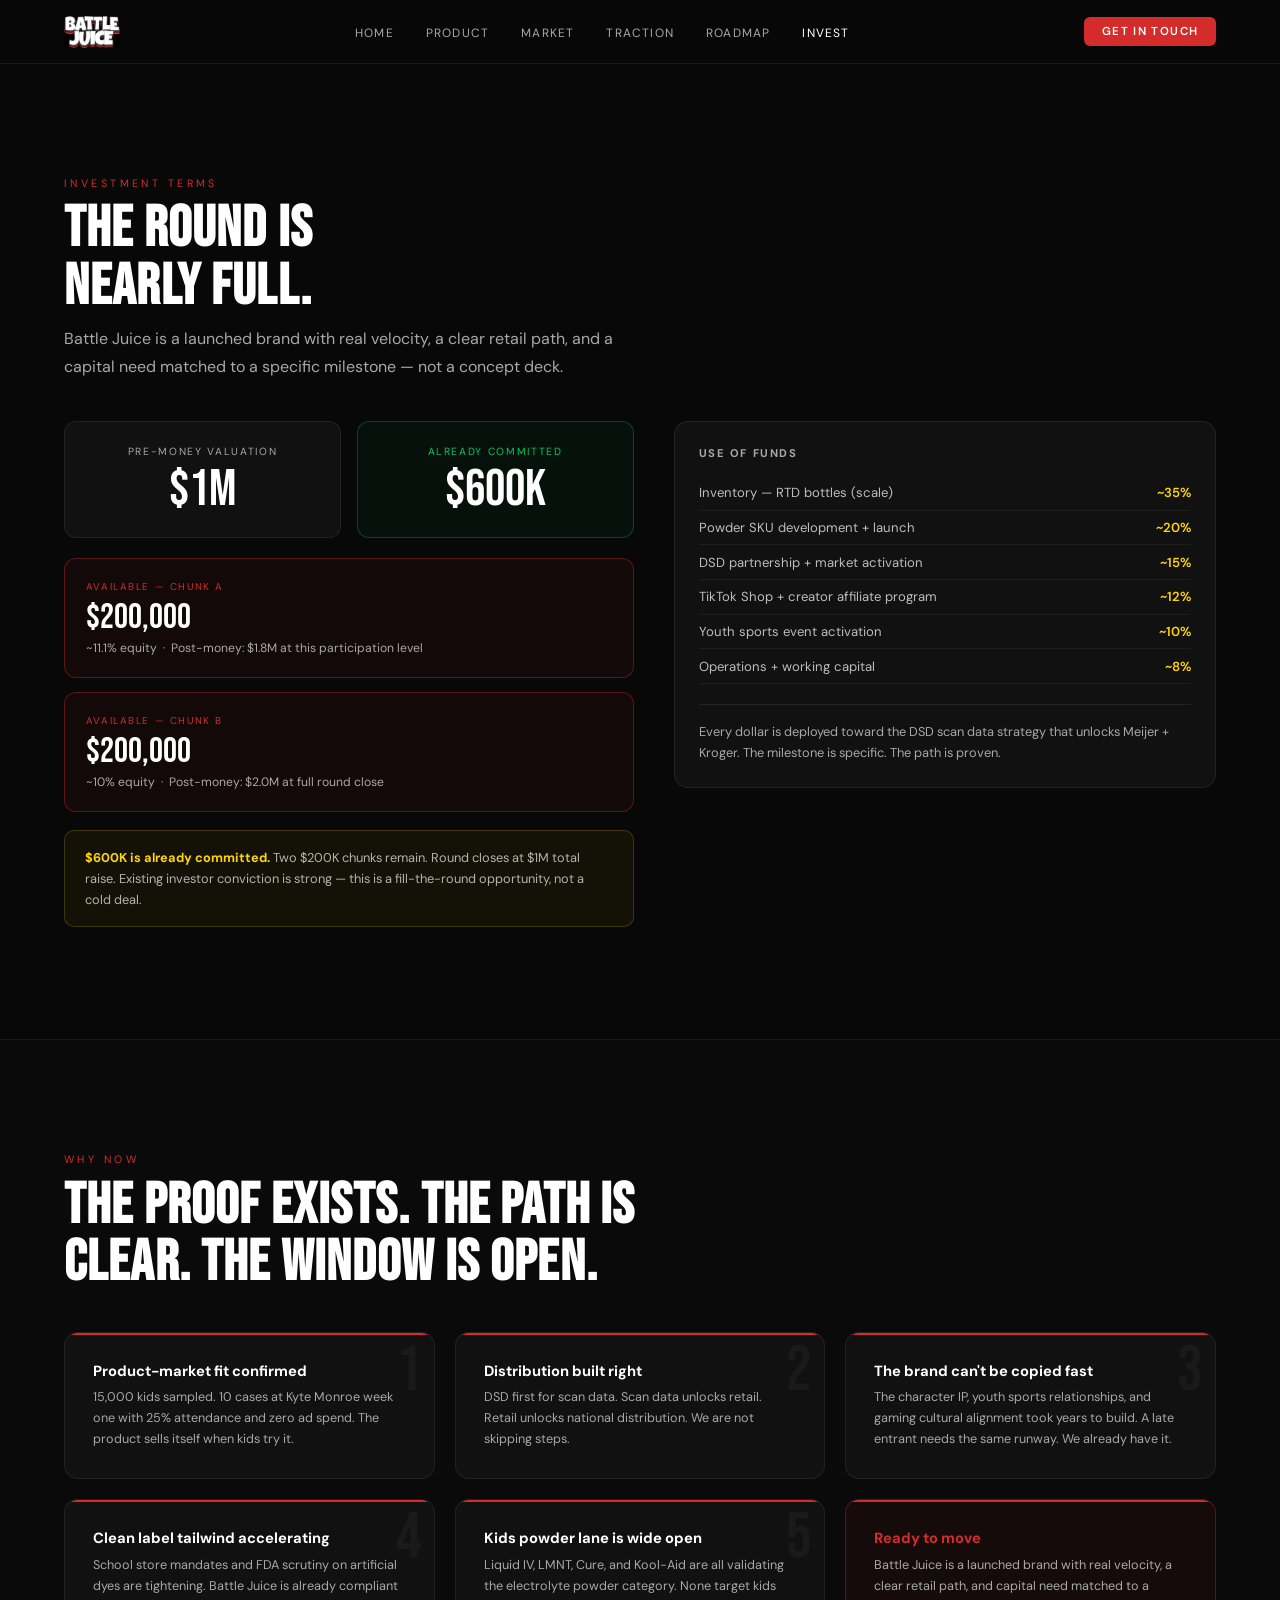
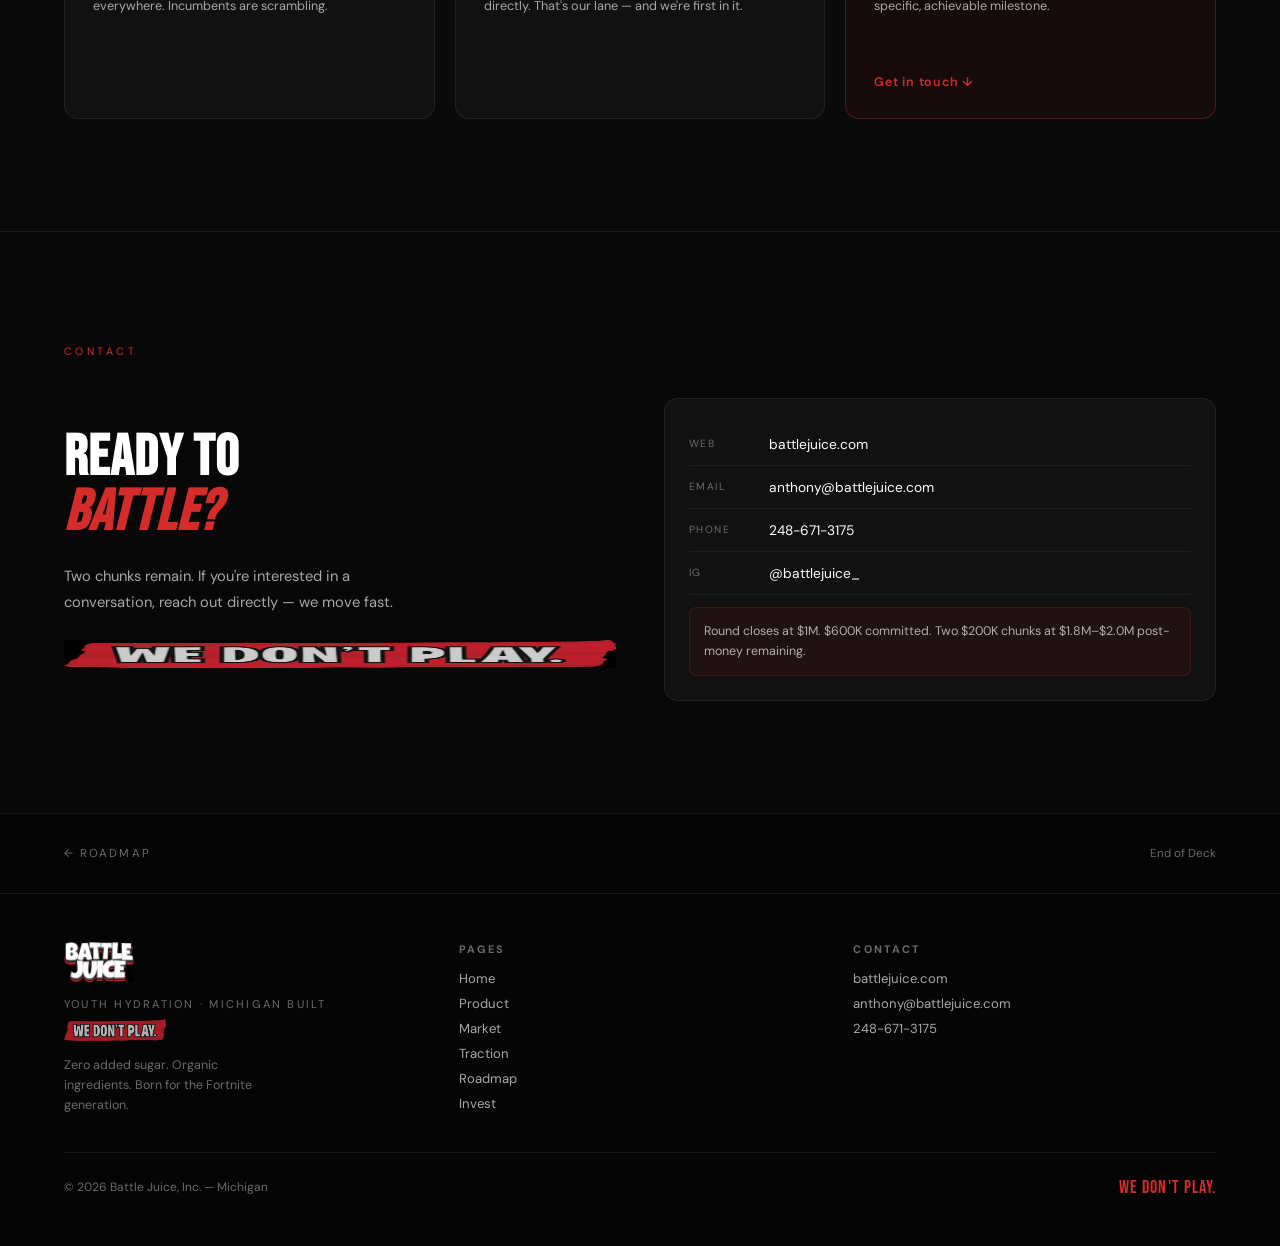
==== invest.html @ 8289d876 "Add Battle Juice investor static site Initial import: pages, favicons, OG image, meta (noindex), and" ====
<!DOCTYPE html><html lang="en"><head><meta charset="UTF-8"><meta name="viewport" content="width=device-width,initial-scale=1"><meta name="robots" content="noindex, nofollow"><meta name="description" content="Battle Juice delivers competitive energy with a bold, gaming-forward brand. Private investor materials: product story, market context, traction, roadmap, and investment overview."><link rel="icon" type="image/svg+xml" href="icons/favicon.svg"><link rel="icon" type="image/png" sizes="32x32" href="icons/favicon-32x32.png"><link rel="icon" type="image/png" sizes="16x16" href="icons/favicon-16x16.png"><link rel="icon" href="icons/favicon.ico" sizes="48x48 32x32 16x16"><link rel="apple-touch-icon" sizes="180x180" href="icons/apple-touch-icon.png"><link rel="manifest" href="icons/site.webmanifest"><meta name="theme-color" content="#080808"><meta property="og:type" content="website"><meta property="og:site_name" content="Battle Juice"><meta property="og:locale" content="en_US"><meta property="og:title" content="Invest — Battle Juice"><meta property="og:description" content="Battle Juice delivers competitive energy with a bold, gaming-forward brand. Private investor materials: product story, market context, traction, roadmap, and investment overview."><meta property="og:image" content="images/og-preview.png"><meta property="og:image:width" content="1200"><meta property="og:image:height" content="630"><meta property="og:image:type" content="image/png"><meta name="twitter:card" content="summary_large_image"><meta name="twitter:title" content="Invest — Battle Juice"><meta name="twitter:description" content="Battle Juice delivers competitive energy with a bold, gaming-forward brand. Private investor materials: product story, market context, traction, roadmap, and investment overview."><meta name="twitter:image" content="images/og-preview.png"><title>Invest &mdash; Battle Juice</title><link href="https://fonts.googleapis.com/css2?family=Bebas+Neue&family=DM+Sans:wght@300;400;500;700&display=swap" rel="stylesheet"><style>*{margin:0;padding:0;box-sizing:border-box}
:root{--red:#D42B2B;--dark:#080808;--panel:#111111;--border:rgba(255,255,255,0.07);--gray:#6B6B6B;--lgray:#A8A8A8;--accent:#FFD600;--green:#00C864}
html{scroll-behavior:smooth}
body{background:var(--dark);color:#fff;font-family:'DM Sans',sans-serif;overflow-x:hidden;padding-top:64px}
nav{position:fixed;top:0;left:0;right:0;z-index:999;display:flex;align-items:center;justify-content:space-between;padding:0 4rem;height:64px;background:rgba(8,8,8,.95);border-bottom:1px solid var(--border);backdrop-filter:blur(14px)}
.nav-logo{display:flex;align-items:center;text-decoration:none}
.nav-logo img{height:32px;width:auto}
.nav-links{display:flex;gap:2rem;list-style:none}
.nav-links a{font-size:.75rem;letter-spacing:.1em;text-transform:uppercase;color:var(--lgray);text-decoration:none;transition:color .2s}
.nav-links a:hover{color:#fff}.nav-links a.active{color:#fff}
.nav-cta{background:var(--red);color:#fff;font-size:.72rem;letter-spacing:.12em;text-transform:uppercase;padding:.42rem 1.1rem;border-radius:6px;text-decoration:none;font-weight:600;transition:opacity .2s}
.nav-cta:hover{opacity:.85}
section{padding:7rem 4rem}
.container{max-width:1160px;margin:0 auto}
.sl{display:block;font-size:.67rem;letter-spacing:.32em;text-transform:uppercase;color:var(--red);margin-bottom:.65rem}
.d{font-family:'Bebas Neue',sans-serif;line-height:.92;letter-spacing:.02em}
.h2{font-size:clamp(2.2rem,4.5vw,4rem)}
.body-lg{font-size:1rem;line-height:1.75;color:var(--lgray)}
.divider{height:1px;background:var(--border)}
.card{background:var(--panel);border:1px solid var(--border);border-radius:14px;padding:1.5rem}
.page-nav{display:flex;align-items:center;justify-content:space-between;padding:2rem 4rem;background:#050505;border-top:1px solid var(--border)}
.page-nav .prev{font-size:.72rem;letter-spacing:.18em;text-transform:uppercase;color:var(--gray);text-decoration:none;transition:color .2s}
.page-nav .prev:hover{color:#fff}
.page-nav .next{font-family:'Bebas Neue',sans-serif;font-size:1.4rem;color:#fff;text-decoration:none;transition:color .2s}
.page-nav .next:hover{color:var(--red)}
footer{background:#050505;border-top:1px solid var(--border);padding:3rem 4rem}
.fi{max-width:1160px;margin:0 auto;display:grid;grid-template-columns:1fr 1fr 1fr;gap:2rem}
.fl-logo{font-family:'Bebas Neue',sans-serif;font-size:2rem;color:#fff;margin-bottom:.45rem}
.fl-logo em{color:var(--red);font-style:normal}
.fl-tag{font-size:.7rem;letter-spacing:.2em;text-transform:uppercase;color:var(--gray)}
.fc h4{font-size:.68rem;letter-spacing:.2em;text-transform:uppercase;color:var(--gray);margin-bottom:.85rem}
.fc a{display:block;font-size:.82rem;color:var(--lgray);text-decoration:none;margin-bottom:.5rem;transition:color .2s}
.fc a:hover{color:#fff}
.fb{max-width:1160px;margin:2rem auto 0;padding-top:1.5rem;border-top:1px solid var(--border);display:flex;justify-content:space-between;align-items:center}
.fb p{font-size:.75rem;color:var(--gray)}
.fb span{font-family:'Bebas Neue',sans-serif;font-size:1.1rem;color:var(--red);letter-spacing:.06em}
.round-cards{display:grid;grid-template-columns:1fr 1fr;gap:1rem;margin-bottom:1.25rem}
.rc{background:var(--panel);border:1px solid var(--border);border-radius:12px;padding:1.4rem;text-align:center}
.rc.committed{border-color:rgba(0,200,100,.28);background:rgba(0,200,100,.05)}
.rc .rl{font-size:.65rem;letter-spacing:.16em;text-transform:uppercase;margin-bottom:.38rem;display:block;color:var(--lgray)}
.rc.committed .rl{color:var(--green)}
.rc .rv{font-family:'Bebas Neue',sans-serif;font-size:3.2rem;color:#fff;line-height:1}
.chunk{border:1px solid rgba(212,43,43,.38);background:rgba(212,43,43,.06);border-radius:12px;padding:1.3rem;margin-bottom:.9rem}
.chunk:last-of-type{margin-bottom:0}
.chunk .cl{font-size:.62rem;letter-spacing:.16em;text-transform:uppercase;color:var(--red);margin-bottom:.45rem;display:block}
.chunk .ca{font-family:'Bebas Neue',sans-serif;font-size:2.2rem;color:#fff;line-height:1}
.chunk .cd{font-size:.76rem;color:var(--lgray);margin-top:.3rem}
.urgency{background:rgba(255,214,0,.05);border:1px solid rgba(255,214,0,.18);border-radius:10px;padding:1rem 1.25rem;font-size:.8rem;color:rgba(255,255,255,.68);line-height:1.65;margin-top:1.1rem}
.urgency strong{color:var(--accent)}
.uof{background:var(--panel);border:1px solid var(--border);border-radius:14px;padding:1.5rem}
.uof h3{font-size:.7rem;letter-spacing:.14em;text-transform:uppercase;color:var(--lgray);margin-bottom:1rem}
.fr{display:flex;justify-content:space-between;align-items:center;padding:.52rem 0;border-bottom:1px solid rgba(255,255,255,.05);font-size:.82rem}
.fr:last-child{border-bottom:none}
.fr .fk{color:rgba(255,255,255,.72)}.fr .fv{color:var(--accent);font-weight:600}
.why-grid{display:grid;grid-template-columns:repeat(3,1fr);gap:1.25rem;margin-top:2.5rem}
.wc{background:var(--panel);border:1px solid var(--border);border-radius:14px;padding:1.75rem;position:relative;overflow:hidden}
.wc::before{content:'';position:absolute;top:0;left:0;right:0;height:2px;background:var(--red);border-radius:14px 14px 0 0}
.wn{font-family:'Bebas Neue',sans-serif;font-size:4rem;color:rgba(255,255,255,.04);line-height:1;position:absolute;top:.4rem;right:.75rem}
.wc h3{font-size:.92rem;font-weight:700;margin-bottom:.42rem;position:relative}
.wc p{font-size:.79rem;color:var(--lgray);line-height:1.65;position:relative}
.contact-row{display:flex;align-items:center;gap:1rem;font-size:.86rem;color:var(--lgray);padding:.75rem 0;border-bottom:1px solid rgba(255,255,255,.05)}
.contact-row:last-child{border-bottom:none}
.contact-row a{color:#fff;text-decoration:none;transition:color .2s}
.contact-row a:hover{color:var(--red)}
.clbl{font-size:.65rem;letter-spacing:.14em;text-transform:uppercase;color:var(--gray);width:4rem;flex-shrink:0}</style></head><body><nav><a href="index.html" class="nav-logo"><img src="[data-uri]" alt="Battle Juice"></a><ul class="nav-links"><li><a href="index.html">Home</a></li><li><a href="product.html">Product</a></li><li><a href="market.html">Market</a></li><li><a href="traction.html">Traction</a></li><li><a href="roadmap.html">Roadmap</a></li><li><a href="invest.html" class="active">Invest</a></li></ul><a href="#contact" class="nav-cta">Get in Touch</a></nav><section style="padding:7rem 4rem"><div class="container"><span class="sl">Investment Terms</span><h2 class="d h2" style="line-height:1;margin-bottom:.6rem">The round is<br>nearly full.</h2><p class="body-lg" style="max-width:580px">Battle Juice is a launched brand with real velocity, a clear retail path, and a capital need matched to a specific milestone &mdash; not a concept deck.</p><div style="display:grid;grid-template-columns:1.05fr 1fr;gap:2.5rem;margin-top:2.5rem;align-items:start"><div><div class="round-cards"><div class="rc"><span class="rl">Pre-Money Valuation</span><div class="rv">$1M</div></div><div class="rc committed"><span class="rl">Already Committed</span><div class="rv">$600K</div></div></div><div class="chunk"><span class="cl">Available &mdash; Chunk A</span><div class="ca">$200,000</div><div class="cd">~11.1% equity &nbsp;&middot;&nbsp; Post-money: $1.8M at this participation level</div></div><div class="chunk"><span class="cl">Available &mdash; Chunk B</span><div class="ca">$200,000</div><div class="cd">~10% equity &nbsp;&middot;&nbsp; Post-money: $2.0M at full round close</div></div><div class="urgency"><strong>$600K is already committed.</strong> Two $200K chunks remain. Round closes at $1M total raise. Existing investor conviction is strong &mdash; this is a fill-the-round opportunity, not a cold deal.</div></div><div class="uof"><h3>Use of Funds</h3><div class="fr"><span class="fk">Inventory &mdash; RTD bottles (scale)</span><span class="fv">~35%</span></div><div class="fr"><span class="fk">Powder SKU development + launch</span><span class="fv">~20%</span></div><div class="fr"><span class="fk">DSD partnership + market activation</span><span class="fv">~15%</span></div><div class="fr"><span class="fk">TikTok Shop + creator affiliate program</span><span class="fv">~12%</span></div><div class="fr"><span class="fk">Youth sports event activation</span><span class="fv">~10%</span></div><div class="fr"><span class="fk">Operations + working capital</span><span class="fv">~8%</span></div><div style="margin-top:1.25rem;padding-top:1rem;border-top:1px solid var(--border)"><p style="font-size:.8rem;color:var(--lgray);line-height:1.65">Every dollar is deployed toward the DSD scan data strategy that unlocks Meijer + Kroger. The milestone is specific. The path is proven.</p></div></div></div></div></section><div class="divider"></div><section style="background:#0A0A0A;padding:7rem 4rem"><div class="container"><span class="sl">Why Now</span><h2 class="d h2" style="line-height:1;max-width:700px">The proof exists. The path is clear. The window is open.</h2><div class="why-grid"><div class="wc"><div class="wn">1</div><h3>Product-market fit confirmed</h3><p>15,000 kids sampled. 10 cases at Kyte Monroe week one with 25% attendance and zero ad spend. The product sells itself when kids try it.</p></div><div class="wc"><div class="wn">2</div><h3>Distribution built right</h3><p>DSD first for scan data. Scan data unlocks retail. Retail unlocks national distribution. We are not skipping steps.</p></div><div class="wc"><div class="wn">3</div><h3>The brand can't be copied fast</h3><p>The character IP, youth sports relationships, and gaming cultural alignment took years to build. A late entrant needs the same runway. We already have it.</p></div><div class="wc"><div class="wn">4</div><h3>Clean label tailwind accelerating</h3><p>School store mandates and FDA scrutiny on artificial dyes are tightening. Battle Juice is already compliant everywhere. Incumbents are scrambling.</p></div><div class="wc"><div class="wn">5</div><h3>Kids powder lane is wide open</h3><p>Liquid IV, LMNT, Cure, and Kool-Aid are all validating the electrolyte powder category. None target kids directly. That's our lane &mdash; and we're first in it.</p></div><div class="wc" style="border-color:rgba(212,43,43,.35);background:rgba(212,43,43,.06);display:flex;flex-direction:column;justify-content:space-between;min-height:220px"><div><h3 style="color:var(--red)">Ready to move</h3><p style="margin-bottom:1rem">Battle Juice is a launched brand with real velocity, a clear retail path, and capital need matched to a specific, achievable milestone.</p></div><a href="#contact" style="font-size:.78rem;color:var(--red);font-weight:600;text-decoration:none;letter-spacing:.06em">Get in touch &darr;</a></div></div></div></section><div class="divider"></div><section id="contact" style="padding:7rem 4rem"><div class="container"><span class="sl">Contact</span><div style="display:grid;grid-template-columns:1fr 1fr;gap:3rem;margin-top:2.5rem;align-items:center"><div style="display:flex;flex-direction:column;gap:1.5rem"><h2 class="d h2" style="line-height:.95">Ready to<br><em style="color:var(--red)">battle?</em></h2><p style="font-size:.92rem;color:var(--lgray);line-height:1.75;max-width:380px">Two chunks remain. If you're interested in a conversation, reach out directly &mdash; we move fast.</p><img src="[data-uri]" alt="We Don't Play" style="height:28px;width:auto;opacity:.8"></div><div class="card"><div class="contact-row"><span class="clbl">Web</span><a href="https://battlejuice.com" target="_blank">battlejuice.com</a></div><div class="contact-row"><span class="clbl">Email</span><a href="mailto:anthony@battlejuice.com">anthony@battlejuice.com</a></div><div class="contact-row"><span class="clbl">Phone</span><a href="tel:+12486713175">248-671-3175</a></div><div class="contact-row"><span class="clbl">IG</span><a href="https://instagram.com/battlejuice_" target="_blank">@battlejuice_</a></div><div style="margin-top:.75rem;padding:.85rem;background:rgba(212,43,43,.08);border:1px solid rgba(212,43,43,.2);border-radius:8px;font-size:.78rem;color:rgba(255,255,255,.65);line-height:1.6">Round closes at $1M. $600K committed. Two $200K chunks at $1.8M&ndash;$2.0M post-money remaining.</div></div></div></div></section><div class="page-nav"><a href="roadmap.html" class="prev">&larr; Roadmap</a><span style="font-size:.72rem;color:var(--gray)">End of Deck</span></div><footer><div class="fi"><div><img src="[data-uri]" alt="Battle Juice" style="height:40px;width:auto;margin-bottom:.6rem"><div class="fl-tag">Youth Hydration &middot; Michigan Built</div><img src="[data-uri]" alt="We Dont Play" style="height:22px;width:auto;margin-top:.5rem;opacity:.7"><p style="font-size:.78rem;color:var(--gray);margin-top:.65rem;line-height:1.6;max-width:220px">Zero added sugar. Organic ingredients. Born for the Fortnite generation.</p></div><div class="fc"><h4>Pages</h4><a href="index.html">Home</a><a href="product.html">Product</a><a href="market.html">Market</a><a href="traction.html">Traction</a><a href="roadmap.html">Roadmap</a><a href="invest.html">Invest</a></div><div class="fc"><h4>Contact</h4><a href="https://battlejuice.com">battlejuice.com</a><a href="mailto:anthony@battlejuice.com">anthony@battlejuice.com</a><a href="tel:+12486713175">248-671-3175</a></div></div><div class="fb"><p>&copy; 2026 Battle Juice, Inc. &mdash; Michigan</p><span>WE DON'T PLAY.</span></div></footer></body></html>
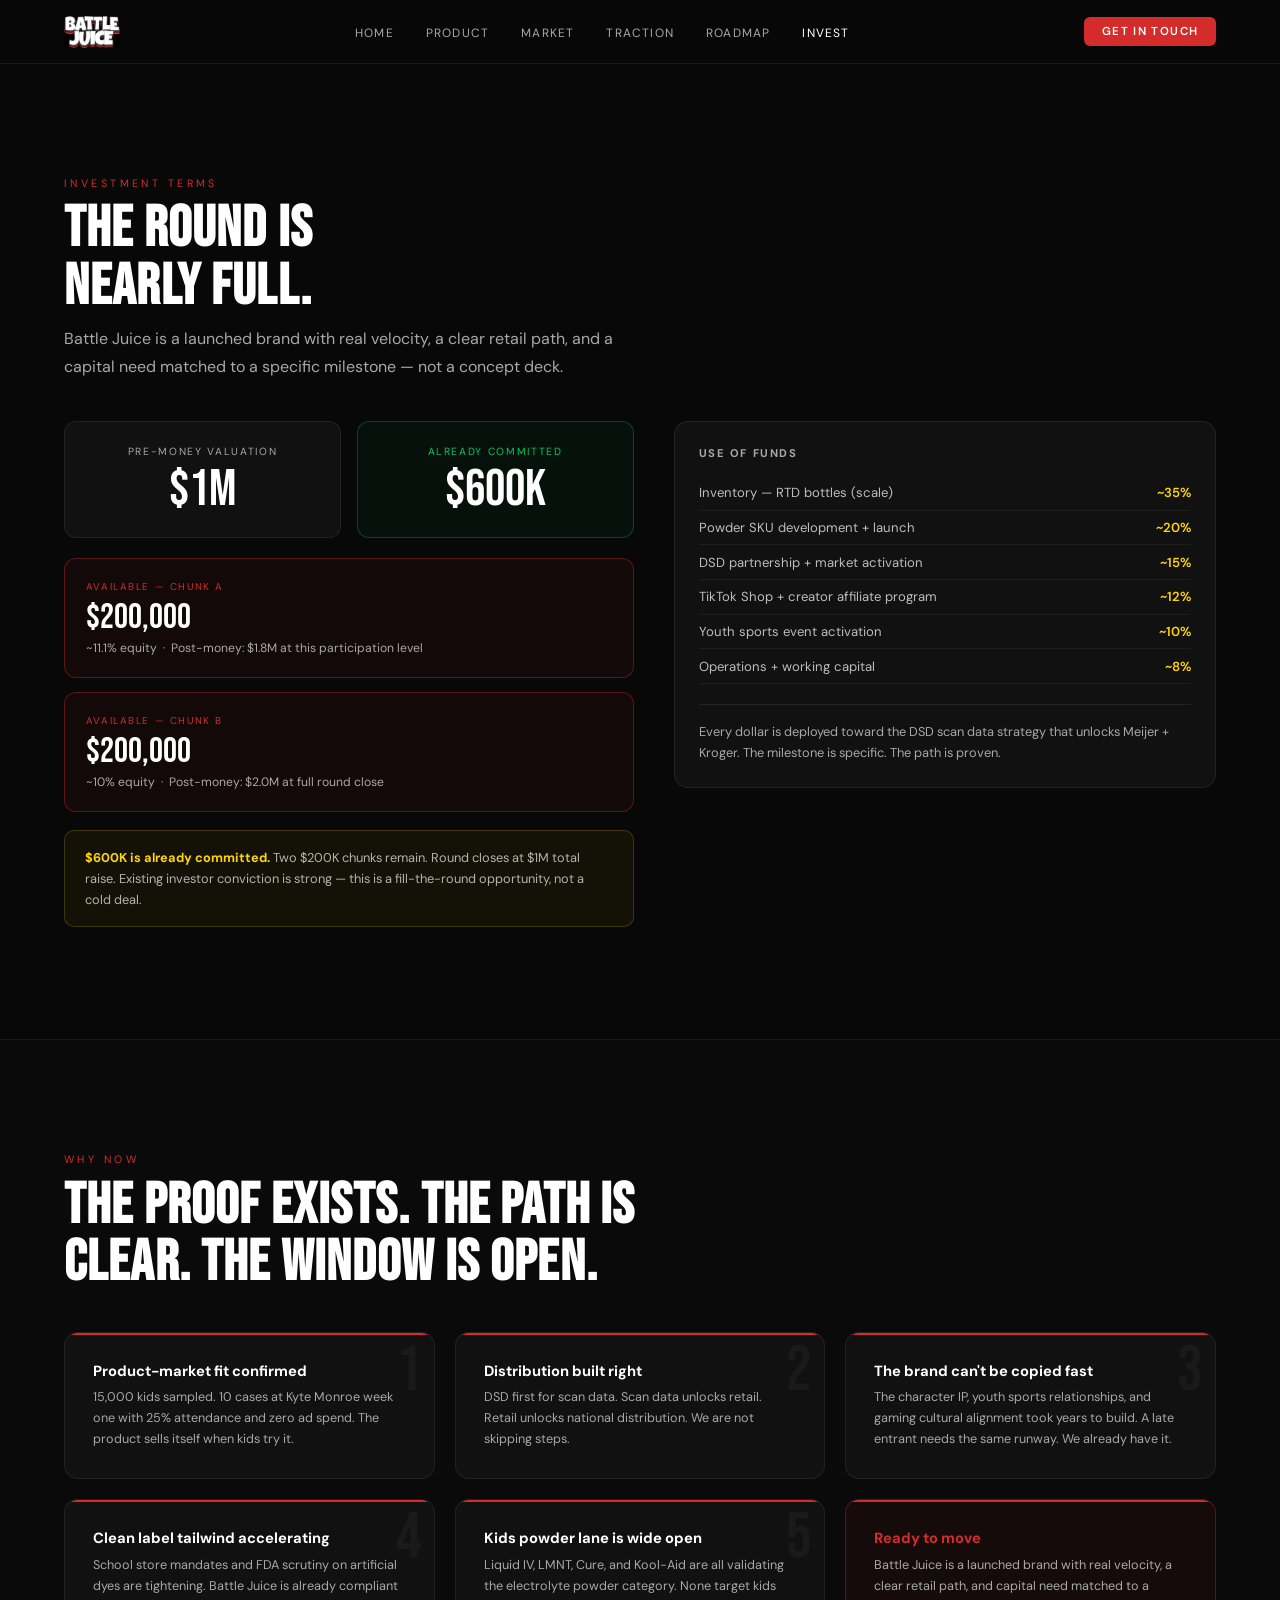
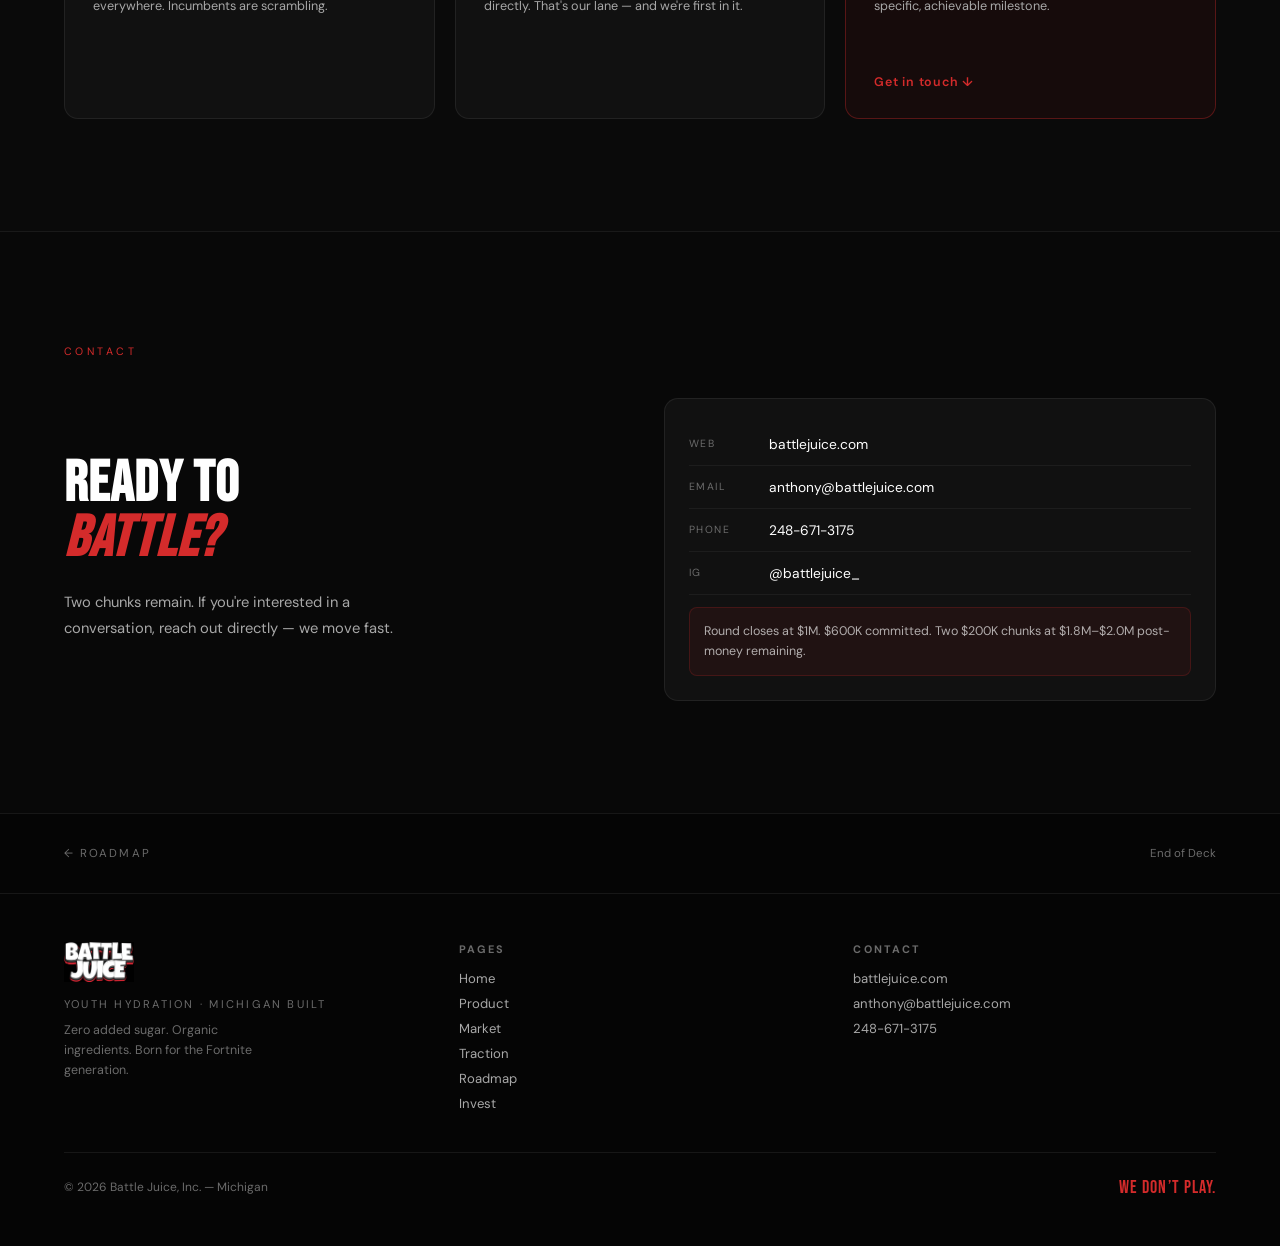
==== commit 8cdcd952: "Add mobile hamburger navigation and tighten traction imagery. Introduce js/nav.js with accessible to" ====
--- a/invest.html
+++ b/invest.html
@@ -1,4 +1,4 @@
-<!DOCTYPE html><html lang="en"><head><meta charset="UTF-8"><meta name="viewport" content="width=device-width,initial-scale=1"><meta name="robots" content="noindex, nofollow"><meta name="description" content="Battle Juice delivers competitive energy with a bold, gaming-forward brand. Private investor materials: product story, market context, traction, roadmap, and investment overview."><link rel="icon" type="image/svg+xml" href="icons/favicon.svg"><link rel="icon" type="image/png" sizes="32x32" href="icons/favicon-32x32.png"><link rel="icon" type="image/png" sizes="16x16" href="icons/favicon-16x16.png"><link rel="icon" href="icons/favicon.ico" sizes="48x48 32x32 16x16"><link rel="apple-touch-icon" sizes="180x180" href="icons/apple-touch-icon.png"><link rel="manifest" href="icons/site.webmanifest"><meta name="theme-color" content="#080808"><meta property="og:type" content="website"><meta property="og:site_name" content="Battle Juice"><meta property="og:locale" content="en_US"><meta property="og:title" content="Invest — Battle Juice"><meta property="og:description" content="Battle Juice delivers competitive energy with a bold, gaming-forward brand. Private investor materials: product story, market context, traction, roadmap, and investment overview."><meta property="og:image" content="images/og-preview.png"><meta property="og:image:width" content="1200"><meta property="og:image:height" content="630"><meta property="og:image:type" content="image/png"><meta name="twitter:card" content="summary_large_image"><meta name="twitter:title" content="Invest — Battle Juice"><meta name="twitter:description" content="Battle Juice delivers competitive energy with a bold, gaming-forward brand. Private investor materials: product story, market context, traction, roadmap, and investment overview."><meta name="twitter:image" content="images/og-preview.png"><title>Invest &mdash; Battle Juice</title><link href="https://fonts.googleapis.com/css2?family=Bebas+Neue&family=DM+Sans:wght@300;400;500;700&display=swap" rel="stylesheet"><style>*{margin:0;padding:0;box-sizing:border-box}
+<!DOCTYPE html><html lang="en"><head><meta charset="UTF-8"><meta name="viewport" content="width=device-width,initial-scale=1"><meta name="robots" content="noindex, nofollow"><meta name="description" content="Michigan-built youth hydration with zero added sugar, 700+ mg electrolytes, and a gaming-forward brand. Private investor overview: product, market, traction, roadmap, and deal terms."><link rel="icon" type="image/svg+xml" href="icons/favicon.svg"><link rel="icon" type="image/png" sizes="32x32" href="icons/favicon-32x32.png"><link rel="icon" type="image/png" sizes="16x16" href="icons/favicon-16x16.png"><link rel="icon" href="icons/favicon.ico" sizes="48x48 32x32 16x16"><link rel="apple-touch-icon" sizes="180x180" href="icons/apple-touch-icon.png"><link rel="manifest" href="icons/site.webmanifest"><meta name="theme-color" content="#080808"><meta property="og:type" content="website"><meta property="og:site_name" content="Battle Juice Investment Opportunity"><meta property="og:locale" content="en_US"><meta property="og:title" content="Invest — Battle Juice Investment Opportunity"><meta property="og:description" content="Michigan-built youth hydration with zero added sugar, 700+ mg electrolytes, and a gaming-forward brand. Private investor overview: product, market, traction, roadmap, and deal terms."><meta property="og:image" content="images/og-preview.png"><meta property="og:image:width" content="1200"><meta property="og:image:height" content="630"><meta property="og:image:type" content="image/png"><meta name="twitter:card" content="summary_large_image"><meta name="twitter:title" content="Invest — Battle Juice Investment Opportunity"><meta name="twitter:description" content="Michigan-built youth hydration with zero added sugar, 700+ mg electrolytes, and a gaming-forward brand. Private investor overview: product, market, traction, roadmap, and deal terms."><meta name="twitter:image" content="images/og-preview.png"><title>Invest &mdash; Battle Juice Investment Opportunity</title><link href="https://fonts.googleapis.com/css2?family=Bebas+Neue&family=DM+Sans:wght@300;400;500;700&display=swap" rel="stylesheet"><style>*{margin:0;padding:0;box-sizing:border-box}
 :root{--red:#D42B2B;--dark:#080808;--panel:#111111;--border:rgba(255,255,255,0.07);--gray:#6B6B6B;--lgray:#A8A8A8;--accent:#FFD600;--green:#00C864}
 html{scroll-behavior:smooth}
 body{background:var(--dark);color:#fff;font-family:'DM Sans',sans-serif;overflow-x:hidden;padding-top:64px}
@@ -24,6 +24,7 @@
 .page-nav .next{font-family:'Bebas Neue',sans-serif;font-size:1.4rem;color:#fff;text-decoration:none;transition:color .2s}
 .page-nav .next:hover{color:var(--red)}
 footer{background:#050505;border-top:1px solid var(--border);padding:3rem 4rem}
+footer .ft{font-family:'Bebas Neue',sans-serif;font-size:1.1rem;color:var(--red);letter-spacing:.06em}
 .fi{max-width:1160px;margin:0 auto;display:grid;grid-template-columns:1fr 1fr 1fr;gap:2rem}
 .fl-logo{font-family:'Bebas Neue',sans-serif;font-size:2rem;color:#fff;margin-bottom:.45rem}
 .fl-logo em{color:var(--red);font-style:normal}
@@ -62,4 +63,4 @@
 .contact-row:last-child{border-bottom:none}
 .contact-row a{color:#fff;text-decoration:none;transition:color .2s}
 .contact-row a:hover{color:var(--red)}
-.clbl{font-size:.65rem;letter-spacing:.14em;text-transform:uppercase;color:var(--gray);width:4rem;flex-shrink:0}</style></head><body><nav><a href="index.html" class="nav-logo"><img src="[data-uri]" alt="Battle Juice"></a><ul class="nav-links"><li><a href="index.html">Home</a></li><li><a href="product.html">Product</a></li><li><a href="market.html">Market</a></li><li><a href="traction.html">Traction</a></li><li><a href="roadmap.html">Roadmap</a></li><li><a href="invest.html" class="active">Invest</a></li></ul><a href="#contact" class="nav-cta">Get in Touch</a></nav><section style="padding:7rem 4rem"><div class="container"><span class="sl">Investment Terms</span><h2 class="d h2" style="line-height:1;margin-bottom:.6rem">The round is<br>nearly full.</h2><p class="body-lg" style="max-width:580px">Battle Juice is a launched brand with real velocity, a clear retail path, and a capital need matched to a specific milestone &mdash; not a concept deck.</p><div style="display:grid;grid-template-columns:1.05fr 1fr;gap:2.5rem;margin-top:2.5rem;align-items:start"><div><div class="round-cards"><div class="rc"><span class="rl">Pre-Money Valuation</span><div class="rv">$1M</div></div><div class="rc committed"><span class="rl">Already Committed</span><div class="rv">$600K</div></div></div><div class="chunk"><span class="cl">Available &mdash; Chunk A</span><div class="ca">$200,000</div><div class="cd">~11.1% equity &nbsp;&middot;&nbsp; Post-money: $1.8M at this participation level</div></div><div class="chunk"><span class="cl">Available &mdash; Chunk B</span><div class="ca">$200,000</div><div class="cd">~10% equity &nbsp;&middot;&nbsp; Post-money: $2.0M at full round close</div></div><div class="urgency"><strong>$600K is already committed.</strong> Two $200K chunks remain. Round closes at $1M total raise. Existing investor conviction is strong &mdash; this is a fill-the-round opportunity, not a cold deal.</div></div><div class="uof"><h3>Use of Funds</h3><div class="fr"><span class="fk">Inventory &mdash; RTD bottles (scale)</span><span class="fv">~35%</span></div><div class="fr"><span class="fk">Powder SKU development + launch</span><span class="fv">~20%</span></div><div class="fr"><span class="fk">DSD partnership + market activation</span><span class="fv">~15%</span></div><div class="fr"><span class="fk">TikTok Shop + creator affiliate program</span><span class="fv">~12%</span></div><div class="fr"><span class="fk">Youth sports event activation</span><span class="fv">~10%</span></div><div class="fr"><span class="fk">Operations + working capital</span><span class="fv">~8%</span></div><div style="margin-top:1.25rem;padding-top:1rem;border-top:1px solid var(--border)"><p style="font-size:.8rem;color:var(--lgray);line-height:1.65">Every dollar is deployed toward the DSD scan data strategy that unlocks Meijer + Kroger. The milestone is specific. The path is proven.</p></div></div></div></div></section><div class="divider"></div><section style="background:#0A0A0A;padding:7rem 4rem"><div class="container"><span class="sl">Why Now</span><h2 class="d h2" style="line-height:1;max-width:700px">The proof exists. The path is clear. The window is open.</h2><div class="why-grid"><div class="wc"><div class="wn">1</div><h3>Product-market fit confirmed</h3><p>15,000 kids sampled. 10 cases at Kyte Monroe week one with 25% attendance and zero ad spend. The product sells itself when kids try it.</p></div><div class="wc"><div class="wn">2</div><h3>Distribution built right</h3><p>DSD first for scan data. Scan data unlocks retail. Retail unlocks national distribution. We are not skipping steps.</p></div><div class="wc"><div class="wn">3</div><h3>The brand can't be copied fast</h3><p>The character IP, youth sports relationships, and gaming cultural alignment took years to build. A late entrant needs the same runway. We already have it.</p></div><div class="wc"><div class="wn">4</div><h3>Clean label tailwind accelerating</h3><p>School store mandates and FDA scrutiny on artificial dyes are tightening. Battle Juice is already compliant everywhere. Incumbents are scrambling.</p></div><div class="wc"><div class="wn">5</div><h3>Kids powder lane is wide open</h3><p>Liquid IV, LMNT, Cure, and Kool-Aid are all validating the electrolyte powder category. None target kids directly. That's our lane &mdash; and we're first in it.</p></div><div class="wc" style="border-color:rgba(212,43,43,.35);background:rgba(212,43,43,.06);display:flex;flex-direction:column;justify-content:space-between;min-height:220px"><div><h3 style="color:var(--red)">Ready to move</h3><p style="margin-bottom:1rem">Battle Juice is a launched brand with real velocity, a clear retail path, and capital need matched to a specific, achievable milestone.</p></div><a href="#contact" style="font-size:.78rem;color:var(--red);font-weight:600;text-decoration:none;letter-spacing:.06em">Get in touch &darr;</a></div></div></div></section><div class="divider"></div><section id="contact" style="padding:7rem 4rem"><div class="container"><span class="sl">Contact</span><div style="display:grid;grid-template-columns:1fr 1fr;gap:3rem;margin-top:2.5rem;align-items:center"><div style="display:flex;flex-direction:column;gap:1.5rem"><h2 class="d h2" style="line-height:.95">Ready to<br><em style="color:var(--red)">battle?</em></h2><p style="font-size:.92rem;color:var(--lgray);line-height:1.75;max-width:380px">Two chunks remain. If you're interested in a conversation, reach out directly &mdash; we move fast.</p><img src="[data-uri]" alt="We Don't Play" style="height:28px;width:auto;opacity:.8"></div><div class="card"><div class="contact-row"><span class="clbl">Web</span><a href="https://battlejuice.com" target="_blank">battlejuice.com</a></div><div class="contact-row"><span class="clbl">Email</span><a href="mailto:anthony@battlejuice.com">anthony@battlejuice.com</a></div><div class="contact-row"><span class="clbl">Phone</span><a href="tel:+12486713175">248-671-3175</a></div><div class="contact-row"><span class="clbl">IG</span><a href="https://instagram.com/battlejuice_" target="_blank">@battlejuice_</a></div><div style="margin-top:.75rem;padding:.85rem;background:rgba(212,43,43,.08);border:1px solid rgba(212,43,43,.2);border-radius:8px;font-size:.78rem;color:rgba(255,255,255,.65);line-height:1.6">Round closes at $1M. $600K committed. Two $200K chunks at $1.8M&ndash;$2.0M post-money remaining.</div></div></div></div></section><div class="page-nav"><a href="roadmap.html" class="prev">&larr; Roadmap</a><span style="font-size:.72rem;color:var(--gray)">End of Deck</span></div><footer><div class="fi"><div><img src="[data-uri]